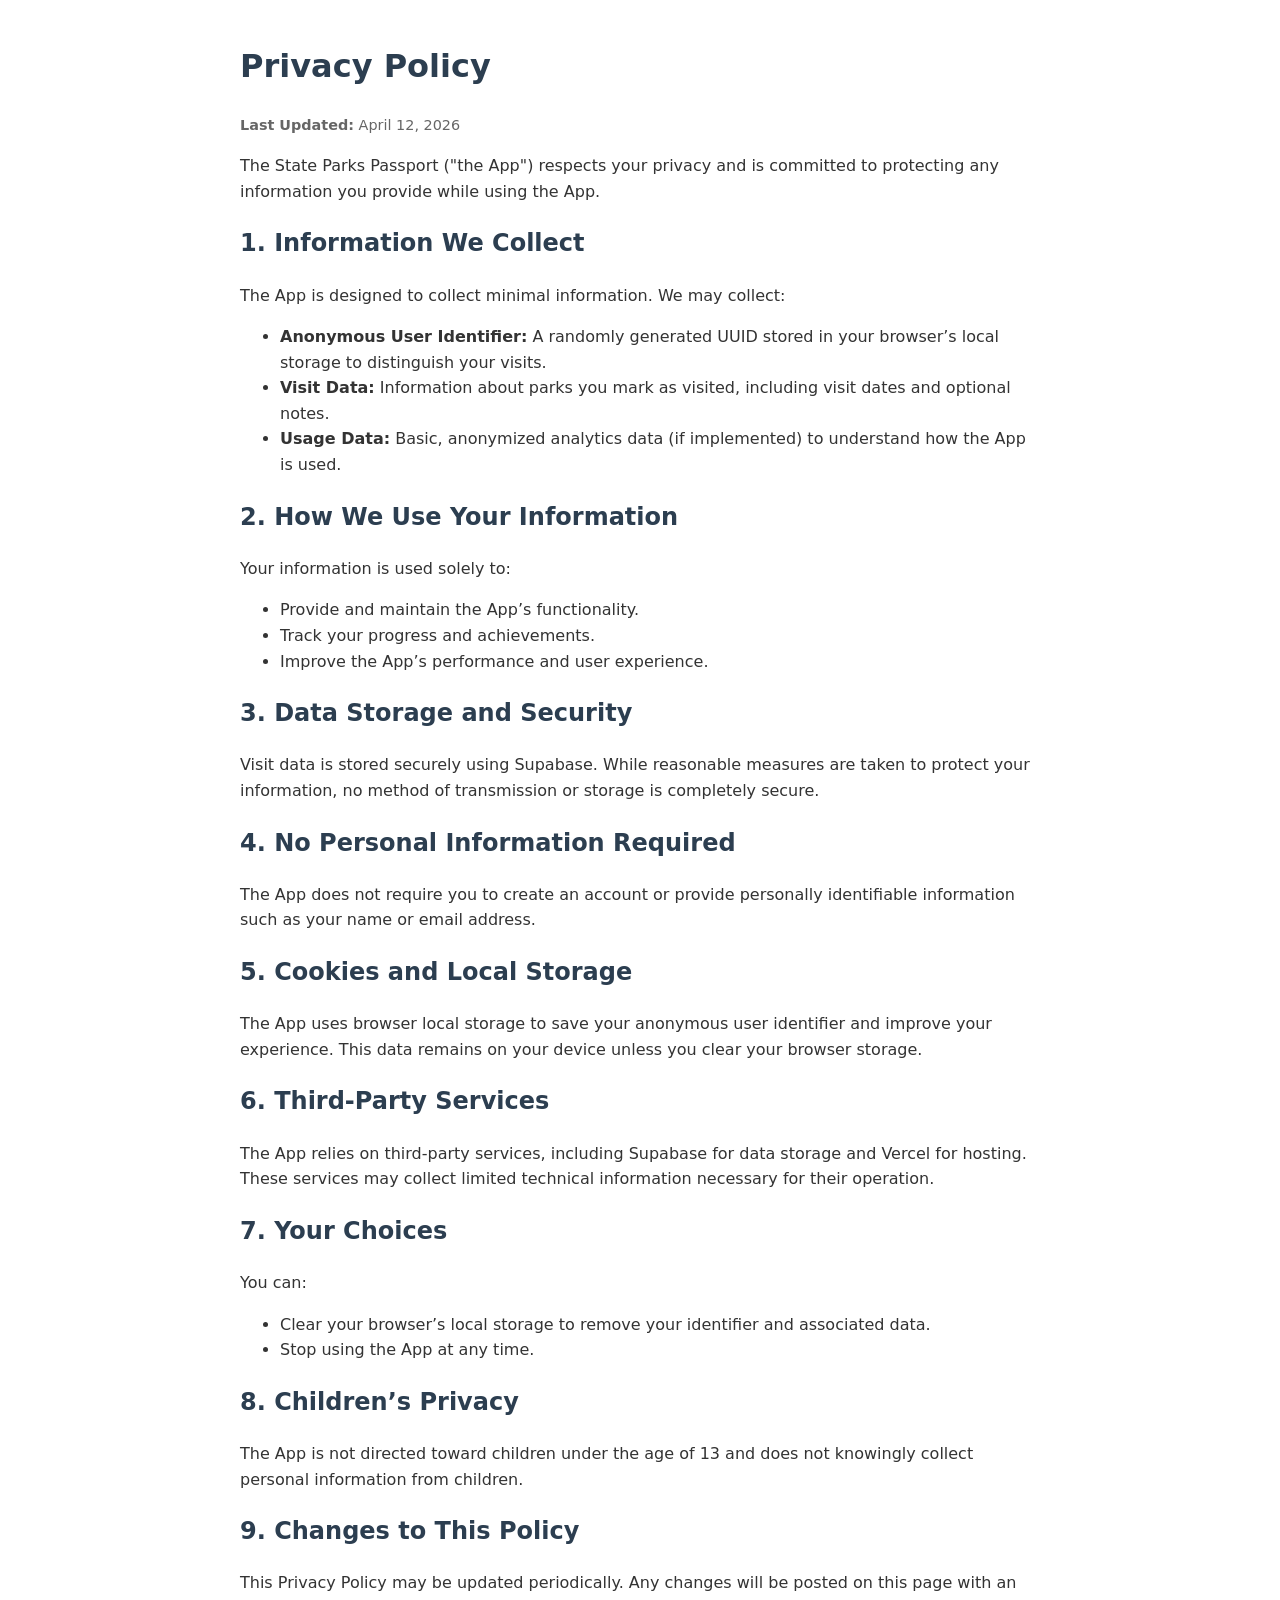
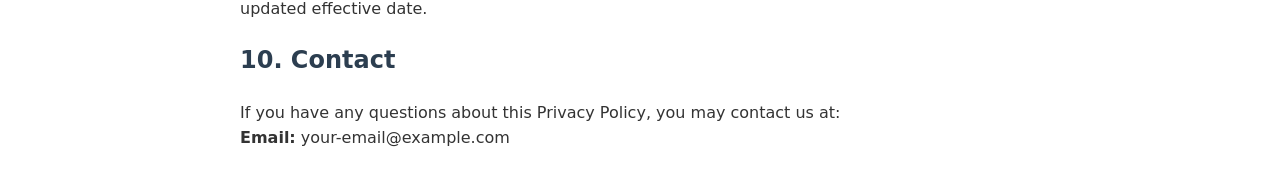
==== privacy.html @ 2d0c9366 "Add Privacy and Terms of Use pages" ====
<!doctype html>
<html lang="en">
  <head>
    <meta charset="UTF-8" />
    <meta name="viewport" content="width=device-width, initial-scale=1.0" />
    <title>Privacy Policy | State Parks Passport</title>
    <style>
      body {
        font-family:
          system-ui,
          -apple-system,
          sans-serif;
        line-height: 1.6;
        margin: 0;
        padding: 20px;
        max-width: 800px;
        margin: auto;
        color: #333;
      }
      h1,
      h2 {
        color: #2c3e50;
      }
      a {
        color: #0066cc;
      }
      .updated {
        color: #666;
        font-size: 0.9rem;
      }
    </style>
  </head>
  <body>
    <h1>Privacy Policy</h1>
    <p class="updated"><strong>Last Updated:</strong> April 12, 2026</p>

    <p>
      The State Parks Passport ("the App") respects your privacy and is
      committed to protecting any information you provide while using the App.
    </p>

    <h2>1. Information We Collect</h2>
    <p>The App is designed to collect minimal information. We may collect:</p>
    <ul>
      <li>
        <strong>Anonymous User Identifier:</strong> A randomly generated UUID
        stored in your browser’s local storage to distinguish your visits.
      </li>
      <li>
        <strong>Visit Data:</strong> Information about parks you mark as
        visited, including visit dates and optional notes.
      </li>
      <li>
        <strong>Usage Data:</strong> Basic, anonymized analytics data (if
        implemented) to understand how the App is used.
      </li>
    </ul>

    <h2>2. How We Use Your Information</h2>
    <p>Your information is used solely to:</p>
    <ul>
      <li>Provide and maintain the App’s functionality.</li>
      <li>Track your progress and achievements.</li>
      <li>Improve the App’s performance and user experience.</li>
    </ul>

    <h2>3. Data Storage and Security</h2>
    <p>
      Visit data is stored securely using Supabase. While reasonable measures
      are taken to protect your information, no method of transmission or
      storage is completely secure.
    </p>

    <h2>4. No Personal Information Required</h2>
    <p>
      The App does not require you to create an account or provide personally
      identifiable information such as your name or email address.
    </p>

    <h2>5. Cookies and Local Storage</h2>
    <p>
      The App uses browser local storage to save your anonymous user identifier
      and improve your experience. This data remains on your device unless you
      clear your browser storage.
    </p>

    <h2>6. Third-Party Services</h2>
    <p>
      The App relies on third-party services, including Supabase for data
      storage and Vercel for hosting. These services may collect limited
      technical information necessary for their operation.
    </p>

    <h2>7. Your Choices</h2>
    <p>You can:</p>
    <ul>
      <li>
        Clear your browser’s local storage to remove your identifier and
        associated data.
      </li>
      <li>Stop using the App at any time.</li>
    </ul>

    <h2>8. Children’s Privacy</h2>
    <p>
      The App is not directed toward children under the age of 13 and does not
      knowingly collect personal information from children.
    </p>

    <h2>9. Changes to This Policy</h2>
    <p>
      This Privacy Policy may be updated periodically. Any changes will be
      posted on this page with an updated effective date.
    </p>

    <h2>10. Contact</h2>
    <p>
      If you have any questions about this Privacy Policy, you may contact us
      at:
      <br />
      <strong>Email:</strong> your-email@example.com
    </p>
  </body>
</html>
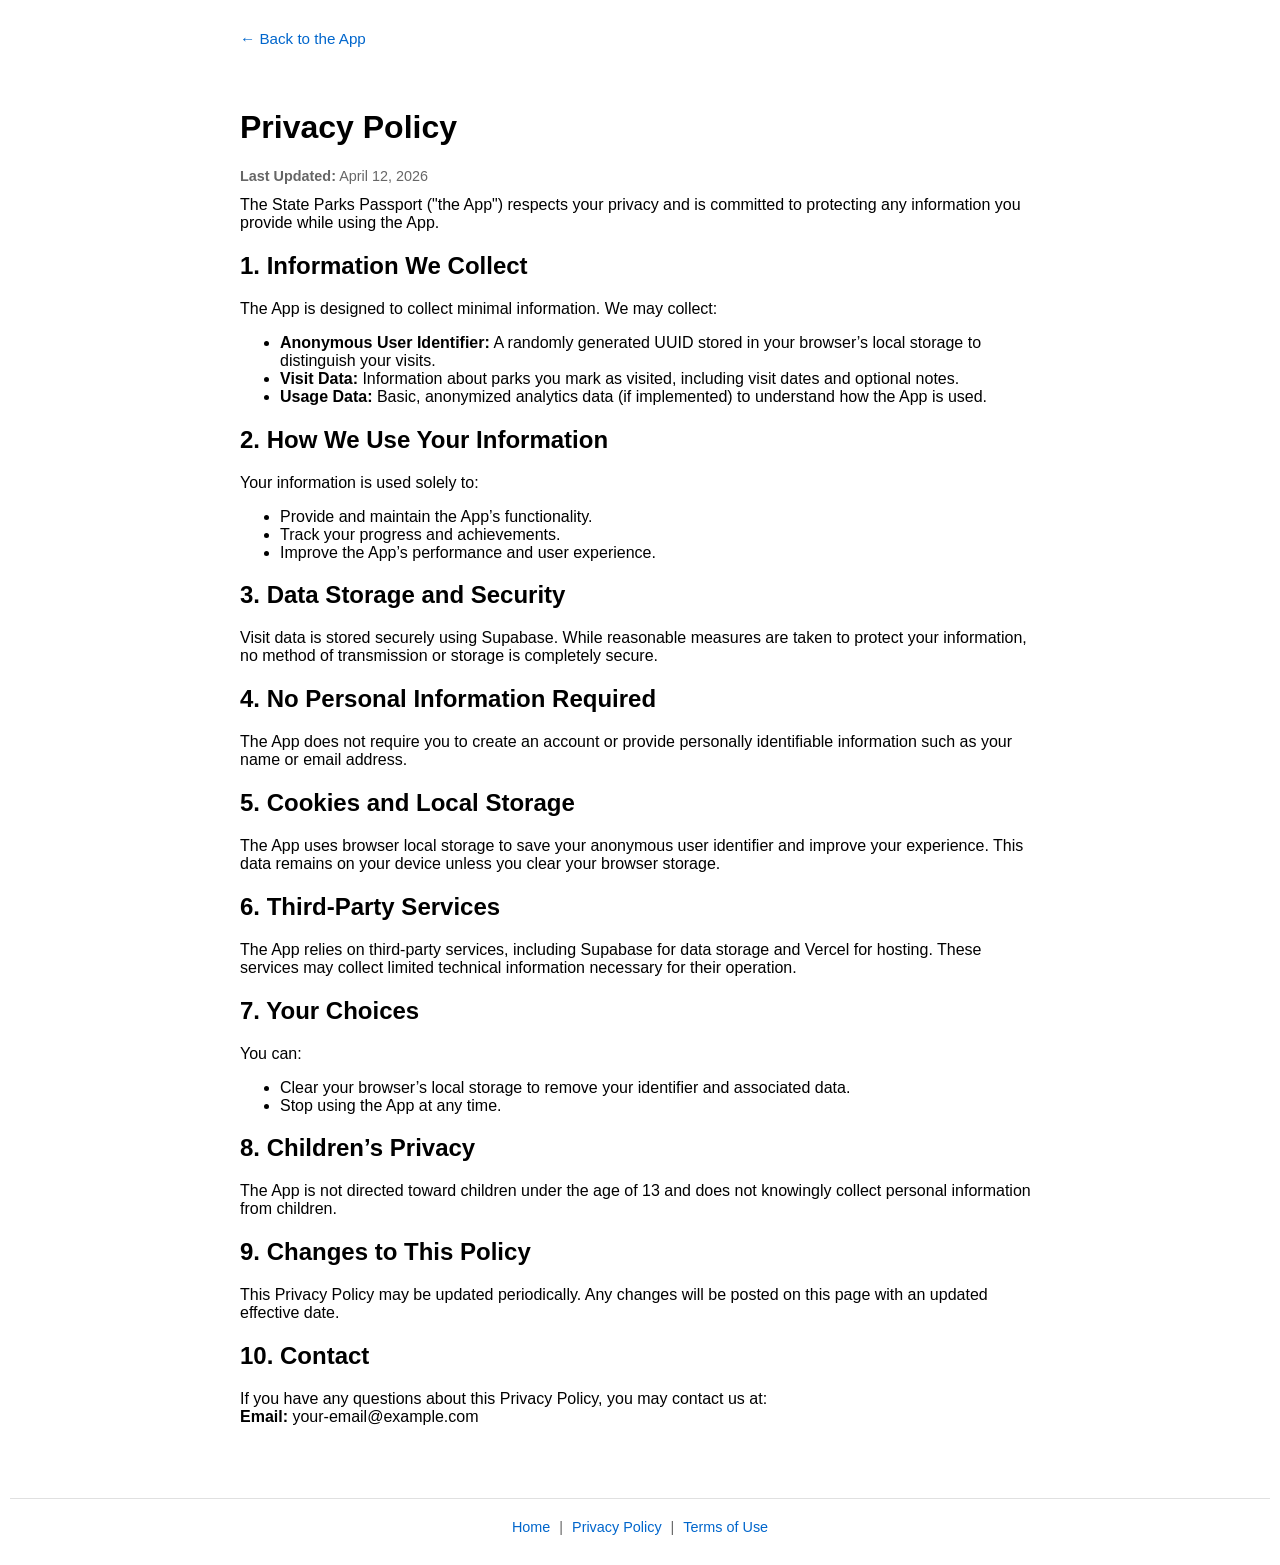
==== commit d987454c: "Moved CSS to styles.css and updated Footer" ====
--- a/privacy.html
+++ b/privacy.html
@@ -4,121 +4,111 @@
     <meta charset="UTF-8" />
     <meta name="viewport" content="width=device-width, initial-scale=1.0" />
     <title>Privacy Policy | State Parks Passport</title>
-    <style>
-      body {
-        font-family:
-          system-ui,
-          -apple-system,
-          sans-serif;
-        line-height: 1.6;
-        margin: 0;
-        padding: 20px;
-        max-width: 800px;
-        margin: auto;
-        color: #333;
-      }
-      h1,
-      h2 {
-        color: #2c3e50;
-      }
-      a {
-        color: #0066cc;
-      }
-      .updated {
-        color: #666;
-        font-size: 0.9rem;
-      }
-    </style>
+    <link rel="stylesheet" href="styles.css" />
   </head>
   <body>
-    <h1>Privacy Policy</h1>
-    <p class="updated"><strong>Last Updated:</strong> April 12, 2026</p>
+    <header class="legal-header">
+      <a href="/index.html">← Back to the App</a>
+    </header>
 
-    <p>
-      The State Parks Passport ("the App") respects your privacy and is
-      committed to protecting any information you provide while using the App.
-    </p>
+    <main class="legal-container">
+      <h1>Privacy Policy</h1>
+      <p class="updated"><strong>Last Updated:</strong> April 12, 2026</p>
 
-    <h2>1. Information We Collect</h2>
-    <p>The App is designed to collect minimal information. We may collect:</p>
-    <ul>
-      <li>
-        <strong>Anonymous User Identifier:</strong> A randomly generated UUID
-        stored in your browser’s local storage to distinguish your visits.
-      </li>
-      <li>
-        <strong>Visit Data:</strong> Information about parks you mark as
-        visited, including visit dates and optional notes.
-      </li>
-      <li>
-        <strong>Usage Data:</strong> Basic, anonymized analytics data (if
-        implemented) to understand how the App is used.
-      </li>
-    </ul>
+      <p>
+        The State Parks Passport ("the App") respects your privacy and is
+        committed to protecting any information you provide while using the App.
+      </p>
 
-    <h2>2. How We Use Your Information</h2>
-    <p>Your information is used solely to:</p>
-    <ul>
-      <li>Provide and maintain the App’s functionality.</li>
-      <li>Track your progress and achievements.</li>
-      <li>Improve the App’s performance and user experience.</li>
-    </ul>
+      <h2>1. Information We Collect</h2>
+      <p>The App is designed to collect minimal information. We may collect:</p>
+      <ul>
+        <li>
+          <strong>Anonymous User Identifier:</strong> A randomly generated UUID
+          stored in your browser’s local storage to distinguish your visits.
+        </li>
+        <li>
+          <strong>Visit Data:</strong> Information about parks you mark as
+          visited, including visit dates and optional notes.
+        </li>
+        <li>
+          <strong>Usage Data:</strong> Basic, anonymized analytics data (if
+          implemented) to understand how the App is used.
+        </li>
+      </ul>
 
-    <h2>3. Data Storage and Security</h2>
-    <p>
-      Visit data is stored securely using Supabase. While reasonable measures
-      are taken to protect your information, no method of transmission or
-      storage is completely secure.
-    </p>
+      <h2>2. How We Use Your Information</h2>
+      <p>Your information is used solely to:</p>
+      <ul>
+        <li>Provide and maintain the App’s functionality.</li>
+        <li>Track your progress and achievements.</li>
+        <li>Improve the App’s performance and user experience.</li>
+      </ul>
 
-    <h2>4. No Personal Information Required</h2>
-    <p>
-      The App does not require you to create an account or provide personally
-      identifiable information such as your name or email address.
-    </p>
+      <h2>3. Data Storage and Security</h2>
+      <p>
+        Visit data is stored securely using Supabase. While reasonable measures
+        are taken to protect your information, no method of transmission or
+        storage is completely secure.
+      </p>
 
-    <h2>5. Cookies and Local Storage</h2>
-    <p>
-      The App uses browser local storage to save your anonymous user identifier
-      and improve your experience. This data remains on your device unless you
-      clear your browser storage.
-    </p>
+      <h2>4. No Personal Information Required</h2>
+      <p>
+        The App does not require you to create an account or provide personally
+        identifiable information such as your name or email address.
+      </p>
 
-    <h2>6. Third-Party Services</h2>
-    <p>
-      The App relies on third-party services, including Supabase for data
-      storage and Vercel for hosting. These services may collect limited
-      technical information necessary for their operation.
-    </p>
+      <h2>5. Cookies and Local Storage</h2>
+      <p>
+        The App uses browser local storage to save your anonymous user
+        identifier and improve your experience. This data remains on your device
+        unless you clear your browser storage.
+      </p>
 
-    <h2>7. Your Choices</h2>
-    <p>You can:</p>
-    <ul>
-      <li>
-        Clear your browser’s local storage to remove your identifier and
-        associated data.
-      </li>
-      <li>Stop using the App at any time.</li>
-    </ul>
+      <h2>6. Third-Party Services</h2>
+      <p>
+        The App relies on third-party services, including Supabase for data
+        storage and Vercel for hosting. These services may collect limited
+        technical information necessary for their operation.
+      </p>
 
-    <h2>8. Children’s Privacy</h2>
-    <p>
-      The App is not directed toward children under the age of 13 and does not
-      knowingly collect personal information from children.
-    </p>
+      <h2>7. Your Choices</h2>
+      <p>You can:</p>
+      <ul>
+        <li>
+          Clear your browser’s local storage to remove your identifier and
+          associated data.
+        </li>
+        <li>Stop using the App at any time.</li>
+      </ul>
 
-    <h2>9. Changes to This Policy</h2>
-    <p>
-      This Privacy Policy may be updated periodically. Any changes will be
-      posted on this page with an updated effective date.
-    </p>
+      <h2>8. Children’s Privacy</h2>
+      <p>
+        The App is not directed toward children under the age of 13 and does not
+        knowingly collect personal information from children.
+      </p>
 
-    <h2>10. Contact</h2>
-    <p>
-      If you have any questions about this Privacy Policy, you may contact us
-      at:
-      <br />
-      <strong>Email:</strong> your-email@example.com
-    </p>
+      <h2>9. Changes to This Policy</h2>
+      <p>
+        This Privacy Policy may be updated periodically. Any changes will be
+        posted on this page with an updated effective date.
+      </p>
+
+      <h2>10. Contact</h2>
+      <p>
+        If you have any questions about this Privacy Policy, you may contact us
+        at:
+        <br />
+        <strong>Email:</strong> your-email@example.com
+      </p>
+    </main>
+
+    <footer class="app-footer">
+      <a href="/index.html">Home</a> |
+      <a href="/privacy.html">Privacy Policy</a> |
+      <a href="/terms.html">Terms of Use</a>
+    </footer>
+
+    <script defer src="/_vercel/insights/script.js"></script>
   </body>
 </html>
--- a/styles.css
+++ b/styles.css
@@ -0,0 +1,276 @@
+html {
+  font-size: 16px;
+}
+
+body {
+  font-family: Arial, sans-serif;
+  font-size: 1rem;
+  margin: 0;
+  padding: 10px;
+}
+
+li {
+  cursor: pointer;
+}
+#detail-view {
+  display: none;
+}
+
+/* Highlight animation */
+@keyframes achievement-pop {
+  0% {
+    background-color: #fff3a0;
+    transform: scale(1.05);
+  }
+  100% {
+    background-color: transparent;
+    transform: scale(1);
+  }
+}
+
+.achievement-new {
+  animation: achievement-pop 1s ease;
+  border-radius: 4px;
+  padding: 4px;
+}
+
+#progress-bar-container {
+  width: 100%;
+  height: 12px;
+  background: #ddd;
+  border-radius: 6px;
+  overflow: hidden;
+}
+
+#progress-bar {
+  height: 100%;
+  width: 0%;
+  background: #4caf50;
+  transition:
+    width 0.3s ease,
+    background-color 0.3s ease;
+}
+
+#total-progress-container {
+  width: 100%;
+  height: 12px;
+  background: #ddd;
+  border-radius: 6px;
+  overflow: hidden;
+  margin-bottom: 6px;
+}
+
+#total-progress-bar {
+  background: #4caf50;
+  height: 100%;
+  width: 0%;
+  transition: width 0.3s ease;
+}
+
+#visit-action {
+  margin-top: 10px;
+}
+
+#visit-history {
+  margin: 10px 0;
+}
+
+#dashboard-view {
+  margin: 20px 0;
+}
+
+.recent-visit {
+  padding: 6px 0;
+  border-bottom: 1px solid #eee;
+}
+
+#nav {
+  margin: 10px 0 20px;
+}
+
+#nav button {
+  margin-right: 10px;
+  padding: 10px 14px;
+  font-size: 1rem;
+  cursor: pointer;
+}
+
+.recent-visit:hover {
+  background-color: #f5f5f5;
+}
+
+.loading {
+  color: #666;
+  font-style: italic;
+}
+
+.empty-state {
+  color: #666;
+  text-align: center;
+  padding: 10px 0;
+}
+
+@media (max-width: 600px) {
+  body {
+    font-family:
+      system-ui,
+      -apple-system,
+      Arial,
+      sans-serif;
+    font-size: 1rem;
+    line-height: 1.6;
+    margin: 0;
+    padding: 10px;
+    color: #333;
+    background-color: #f9fafb;
+  }
+
+  h1 {
+    margin-bottom: 10px;
+    color: #2c3e50;
+  }
+
+  h2,
+  h3 {
+    margin-top: 24px;
+    margin-bottom: 10px;
+    color: #2c3e50;
+  }
+
+  a {
+    color: #0066cc;
+    text-decoration: none;
+  }
+
+  a:hover {
+    text-decoration: underline;
+  }
+
+  li {
+    padding: 8px 0;
+  }
+
+  button {
+    font-size: 1.1rem;
+    padding: 12px 16px;
+  }
+}
+
+#park-location,
+#park-county {
+  display: block;
+  margin: 4px 0;
+  color: #444;
+}
+
+.app-container {
+  max-width: 700px;
+  margin: 0 auto;
+}
+
+#dashboard-view,
+#next-achievement,
+#achievements-panel,
+#detail-view {
+  margin-top: 24px;
+}
+
+p {
+  margin: 6px 0 12px;
+}
+
+.progress-section {
+  margin-top: 24px;
+}
+
+#total-progress-text,
+#progress-text {
+  font-size: 0.9rem;
+  color: #555;
+}
+
+button {
+  background-color: #2f855a;
+  color: white;
+  border: none;
+  border-radius: 6px;
+  padding: 10px 14px;
+  margin-top: 8px;
+}
+
+button:hover {
+  background-color: #276749;
+}
+
+#visit-action label {
+  display: block;
+  margin-top: 10px;
+  font-weight: 600;
+}
+
+#visit-action textarea {
+  width: 100%;
+  padding: 8px;
+  margin-top: 4px;
+  border-radius: 4px;
+  border: 1px solid #ccc;
+  font-family: inherit;
+  font-size: 1rem;
+  box-sizing: border-box;
+}
+
+.visit-entry {
+  margin-bottom: 10px;
+}
+
+.visit-notes {
+  margin-left: 10px;
+  font-style: italic;
+  color: #555;
+}
+
+.app-footer {
+  text-align: center;
+  margin-top: 40px;
+  padding: 20px;
+  font-size: 0.9rem;
+  color: #666;
+  border-top: 1px solid #e0e0e0;
+}
+
+.app-footer a {
+  color: #0066cc;
+  text-decoration: none;
+  margin: 0 5px;
+}
+
+.app-footer a:hover {
+  text-decoration: underline;
+}
+
+.footer-separator {
+  color: #999;
+}
+
+.updated {
+  color: #666;
+  font-size: 0.9rem;
+}
+
+.legal-container {
+  max-width: 800px;
+  margin: 0 auto;
+  padding: 20px;
+}
+
+.legal-header {
+  padding: 20px;
+  max-width: 800px;
+  margin: 0 auto;
+}
+
+.legal-header a {
+  color: #0066cc;
+  text-decoration: none;
+  font-size: 0.95rem;
+}
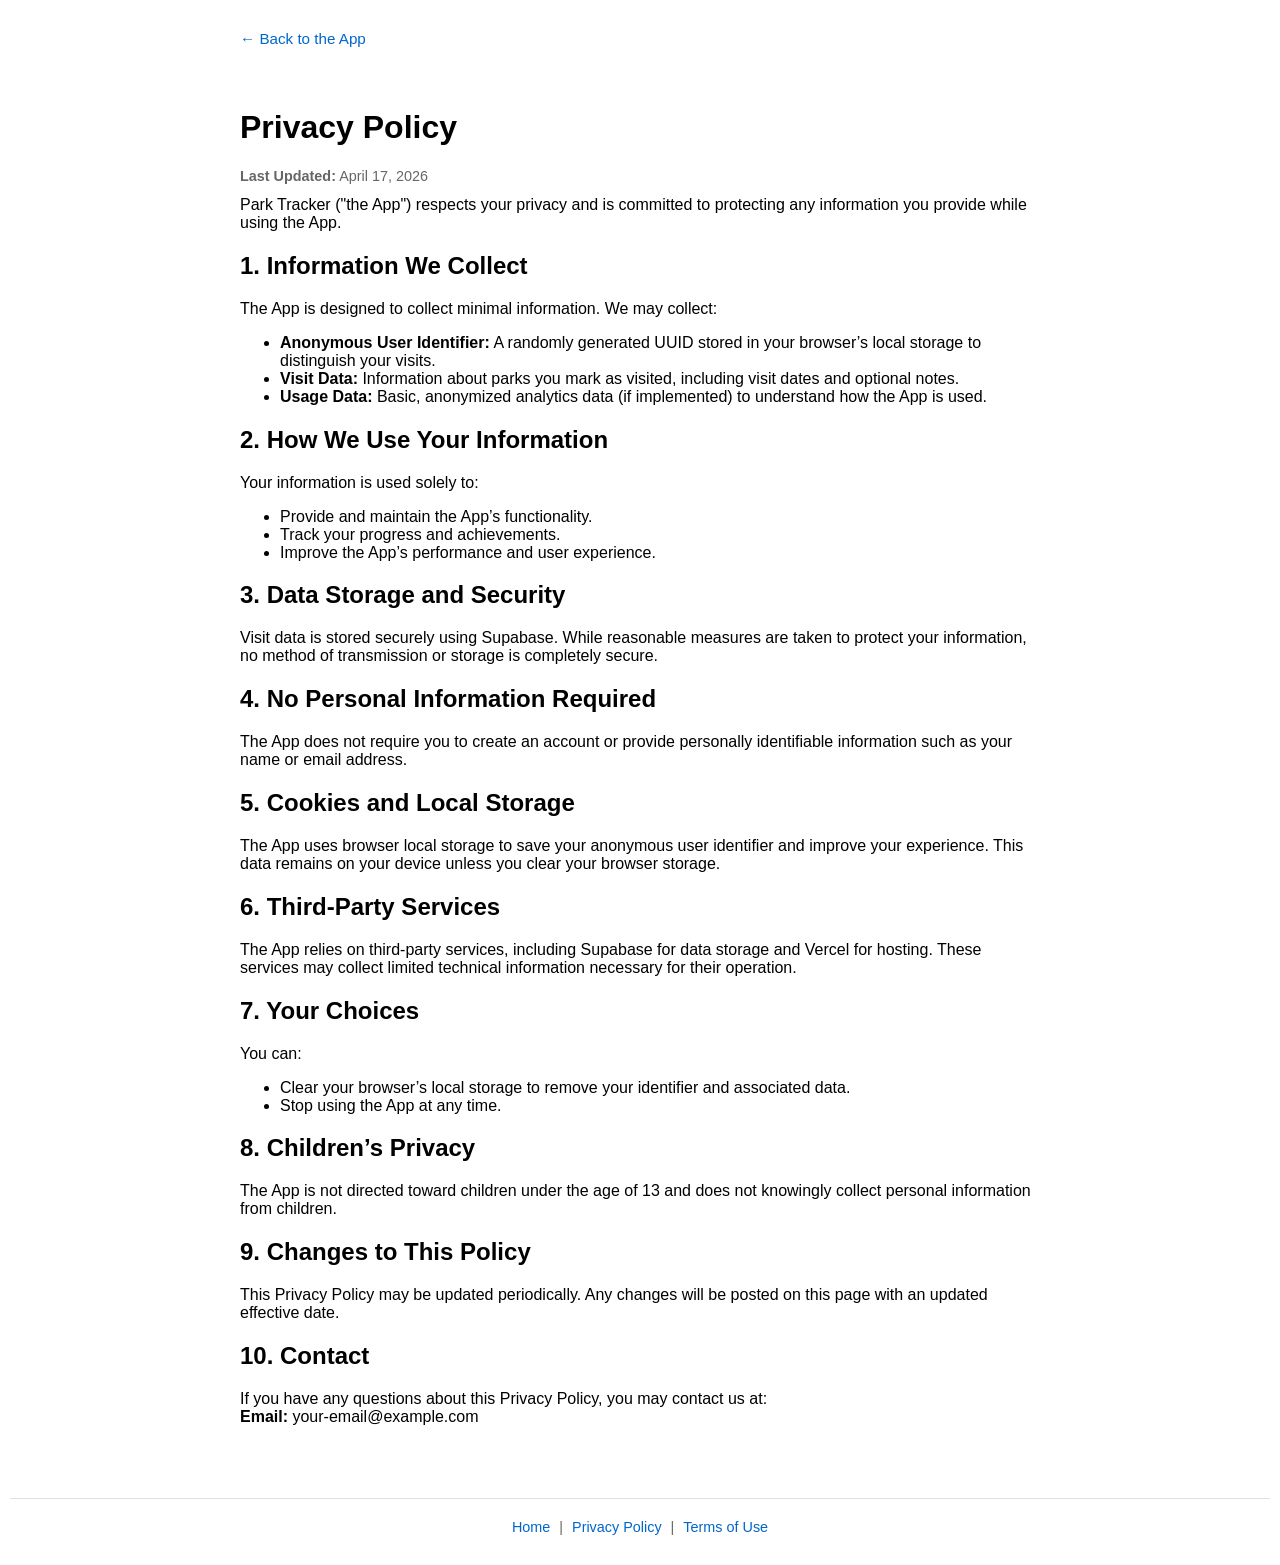
==== commit 9ed73d47: "Update name to Park Tracker" ====
--- a/privacy.html
+++ b/privacy.html
@@ -3,7 +3,7 @@
   <head>
     <meta charset="UTF-8" />
     <meta name="viewport" content="width=device-width, initial-scale=1.0" />
-    <title>Privacy Policy | State Parks Passport</title>
+    <title>Privacy Policy | Park Tracker</title>
     <link rel="stylesheet" href="styles.css" />
   </head>
   <body>
@@ -13,11 +13,11 @@
 
     <main class="legal-container">
       <h1>Privacy Policy</h1>
-      <p class="updated"><strong>Last Updated:</strong> April 12, 2026</p>
+      <p class="updated"><strong>Last Updated:</strong> April 17, 2026</p>
 
       <p>
-        The State Parks Passport ("the App") respects your privacy and is
-        committed to protecting any information you provide while using the App.
+        Park Tracker ("the App") respects your privacy and is committed to
+        protecting any information you provide while using the App.
       </p>
 
       <h2>1. Information We Collect</h2>
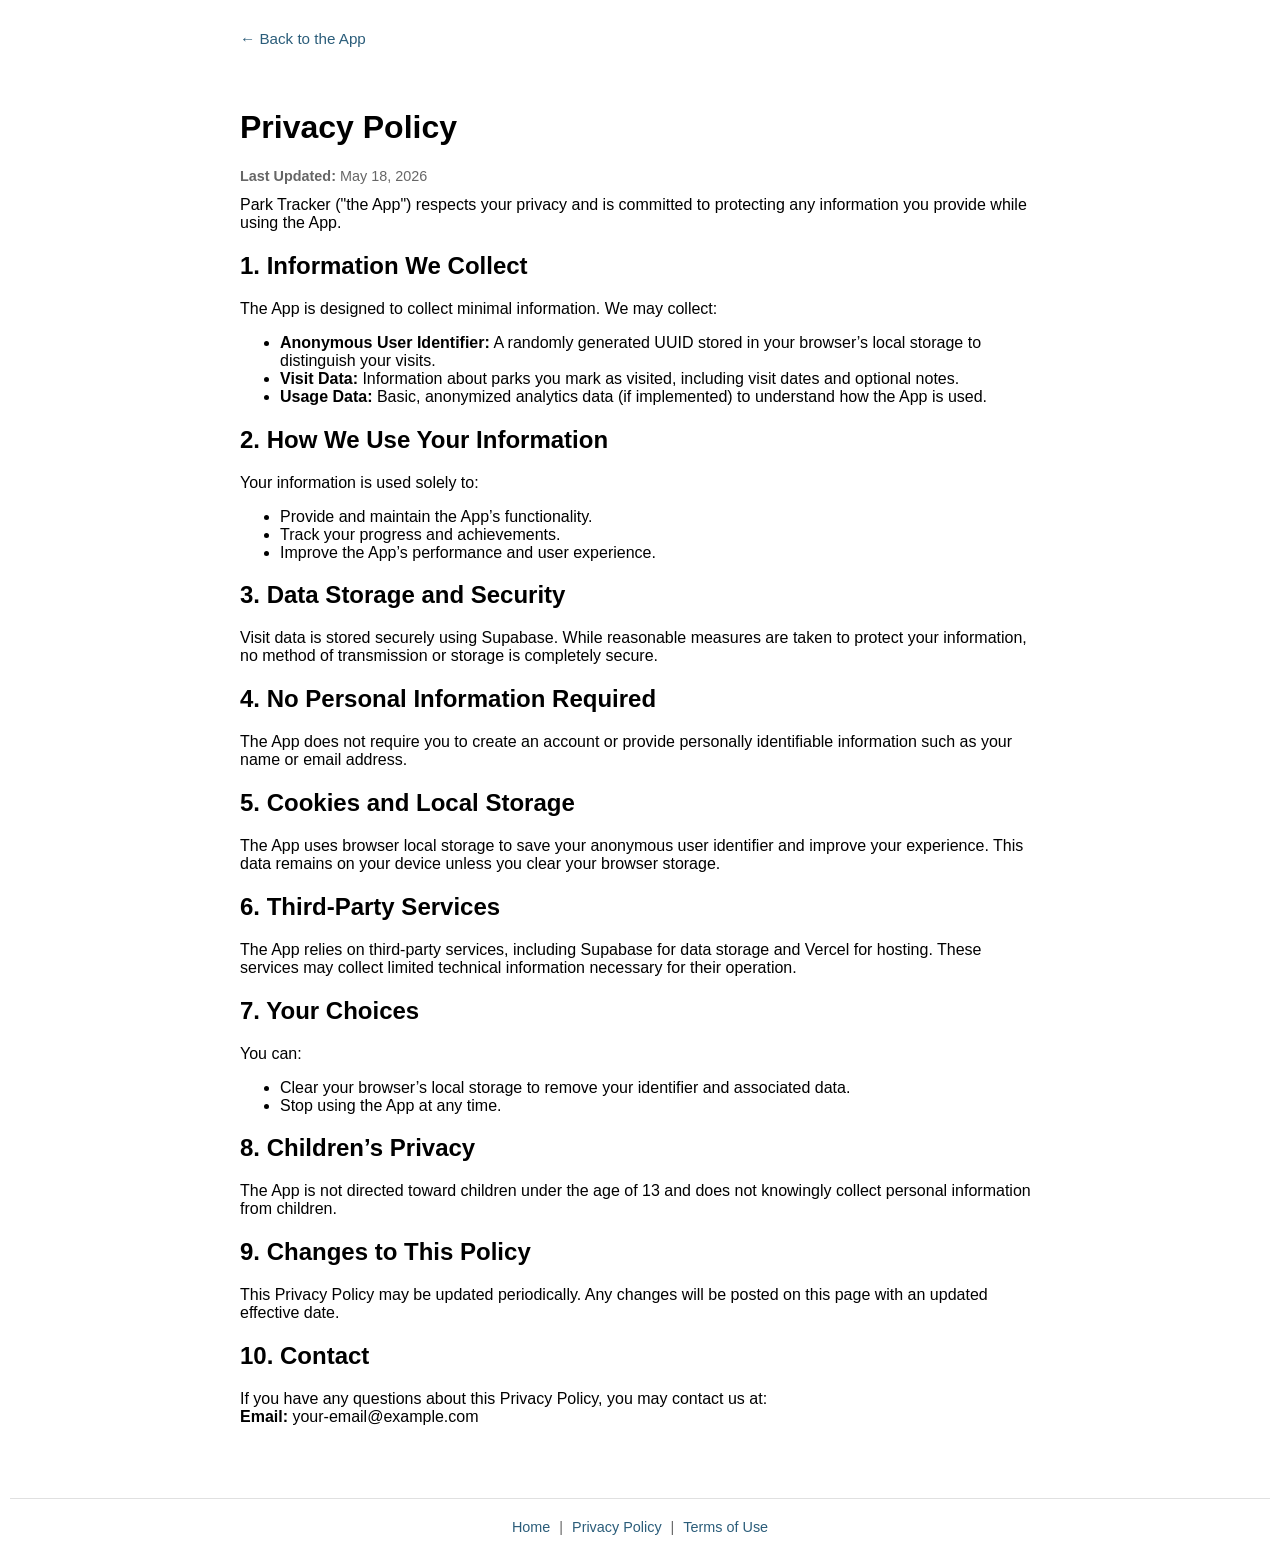
==== commit d35155a0: "Updated Privacy date" ====
--- a/privacy.html
+++ b/privacy.html
@@ -13,7 +13,7 @@
 
     <main class="legal-container">
       <h1>Privacy Policy</h1>
-      <p class="updated"><strong>Last Updated:</strong> April 17, 2026</p>
+      <p class="updated"><strong>Last Updated:</strong> May 18, 2026</p>
 
       <p>
         Park Tracker ("the App") respects your privacy and is committed to
--- a/styles.css
+++ b/styles.css
@@ -9,6 +9,50 @@
   padding: 10px;
 }
 
+.landing-content {
+  text-align: center;
+}
+
+.tagline {
+  margin: 0.5rem 0 1.5rem;
+  font-size: 1rem;
+  opacity: 0.8;
+}
+
+.landing-section {
+  margin-top: 2rem;
+  text-align: left;
+}
+
+.landing-section h2 {
+  font-size: 1.2rem;
+  margin-bottom: 0.5rem;
+}
+
+.feature-list {
+  padding-left: 1.2rem;
+}
+
+.feature-list li {
+  margin-bottom: 0.5rem;
+}
+
+/* Screenshots */
+.screenshot-container {
+  display: flex;
+  gap: 0.75rem;
+  overflow-x: auto;
+  padding-bottom: 0.5rem;
+}
+
+.screenshot-container img {
+  width: 70%;
+  max-width: 250px;
+  border-radius: 8px;
+  flex-shrink: 0;
+  box-shadow: 0 4px 12px rgba(0, 0, 0, 0.1);
+}
+
 li {
   cursor: pointer;
 }
@@ -32,6 +76,12 @@
   animation: achievement-pop 1s ease;
   border-radius: 4px;
   padding: 4px;
+}
+
+#next-achievement-description {
+  font-size: 0.9rem;
+  opacity: 0.75;
+  margin-top: 0.25rem;
 }
 
 #progress-bar-container {
@@ -45,7 +95,7 @@
 #progress-bar {
   height: 100%;
   width: 0%;
-  background: #4caf50;
+  background: #2f855a;
   transition:
     width 0.3s ease,
     background-color 0.3s ease;
@@ -61,7 +111,7 @@
 }
 
 #total-progress-bar {
-  background: #4caf50;
+  background: #2f855a;
   height: 100%;
   width: 0%;
   transition: width 0.3s ease;
@@ -92,7 +142,6 @@
   margin-right: 10px;
   padding: 10px 14px;
   font-size: 1rem;
-  cursor: pointer;
 }
 
 .recent-visit:hover {
@@ -127,18 +176,18 @@
 
   h1 {
     margin-bottom: 10px;
-    color: #2c3e50;
+    color: #2f3e36;
   }
 
   h2,
   h3 {
     margin-top: 24px;
     margin-bottom: 10px;
-    color: #2c3e50;
+    color: #2f3e36;
   }
 
   a {
-    color: #0066cc;
+    color: #2b5d7a;
     text-decoration: none;
   }
 
@@ -196,6 +245,7 @@
   border-radius: 6px;
   padding: 10px 14px;
   margin-top: 8px;
+  cursor: pointer;
 }
 
 button:hover {
@@ -239,7 +289,7 @@
 }
 
 .app-footer a {
-  color: #0066cc;
+  color: #2b5d7a;
   text-decoration: none;
   margin: 0 5px;
 }
@@ -270,7 +320,202 @@
 }
 
 .legal-header a {
-  color: #0066cc;
+  color: #2b5d7a;
   text-decoration: none;
   font-size: 0.95rem;
 }
+
+.toast {
+  position: fixed;
+  bottom: 20px;
+  left: 50%;
+  transform: translateX(-50%);
+  background: #222;
+  color: #fff;
+  padding: 12px 18px;
+  border-radius: 10px;
+  opacity: 0.95;
+  font-size: 14px;
+  z-index: 1000;
+}
+
+.hidden {
+  display: none;
+}
+
+.achievement-section {
+  margin-bottom: 1rem;
+}
+
+.achievement-section h3 {
+  margin-bottom: 0.5rem;
+  font-size: 0.9rem;
+  text-transform: uppercase;
+  opacity: 0.7;
+}
+
+.achievement-item {
+  padding: 6px 0;
+}
+
+.achievement-item.locked {
+  opacity: 0.5;
+}
+
+.achievement-progress {
+  font-size: 0.8rem;
+  opacity: 0.7;
+  margin-left: 1.2rem;
+}
+
+.visit-header {
+  display: flex;
+  justify-content: space-between;
+  align-items: center;
+}
+
+.visit-actions {
+  display: flex;
+  gap: 0.5rem;
+}
+
+.visit-edit-btn,
+.visit-delete-btn {
+  background: none;
+  border: none;
+  cursor: pointer;
+  font-size: 1rem;
+  padding: 0;
+  margin: 0;
+  color: inherit;
+}
+
+.visit-edit-btn:hover,
+.visit-delete-btn:hover {
+  opacity: 0.7;
+}
+
+.app-header {
+  padding: 1rem;
+}
+
+.brand {
+  display: flex;
+  align-items: center;
+  gap: 0.75rem;
+}
+
+#brand-logo {
+  width: 82px;
+  height: 82px;
+  object-fit: contain;
+}
+
+.brand-text h1 {
+  font-size: 1.2rem;
+  margin: 0;
+}
+
+.park-list-item {
+  padding: 0.9rem 1rem;
+  border-radius: 10px;
+  margin-bottom: 0.75rem;
+  transition: background 0.15s ease;
+}
+
+.park-list-item:hover {
+  background: rgba(0, 0, 0, 0.03);
+}
+
+.park-list-item.visited {
+  border-left: 4px solid #5b7f5b;
+}
+
+.park-list-item.unvisited {
+  opacity: 0.94;
+}
+
+.park-list-name {
+  font-weight: 600;
+}
+
+.park-visit-meta {
+  margin-top: 0.35rem;
+}
+
+.visit-status {
+  font-size: 0.92rem;
+  font-weight: 600;
+  color: #355e3b;
+}
+
+.last-visited {
+  font-size: 0.82rem;
+  color: #666;
+  margin-top: 0.15rem;
+}
+
+.park-unvisited {
+  margin-top: 0.35rem;
+  font-size: 0.88rem;
+  color: #777;
+}
+
+.visit-summary {
+  margin-bottom: 1rem;
+}
+
+.last-visit-message {
+  color: #5a5a5a;
+  font-size: 0.92rem;
+}
+
+#momentum-section {
+  margin: 24px 0;
+}
+
+#momentum-section h3 {
+  margin-bottom: 0.4rem;
+}
+
+#momentum-message {
+  color: #555;
+  line-height: 1.5;
+}
+
+.global-error {
+  margin: 1rem 0;
+  padding: 0.85rem 1rem;
+  border-radius: 10px;
+  background: #fef3c7;
+  color: #78350f;
+  font-size: 0.95rem;
+}
+
+.global-error.hidden {
+  display: none;
+}
+
+.memory-section {
+  margin: 24px 0;
+  padding: 1rem;
+  background: #f7f6f2;
+  border-radius: 12px;
+  border: 1px solid #e7e2d8;
+}
+
+.memory-section h3 {
+  margin-top: 0;
+  margin-bottom: 0.75rem;
+  color: #2f3e36;
+}
+
+.memory-moment {
+  color: #555;
+  line-height: 1.6;
+  padding: 0.5rem 0;
+}
+
+.memory-moment + .memory-moment {
+  border-top: 1px solid rgba(0, 0, 0, 0.06);
+}
